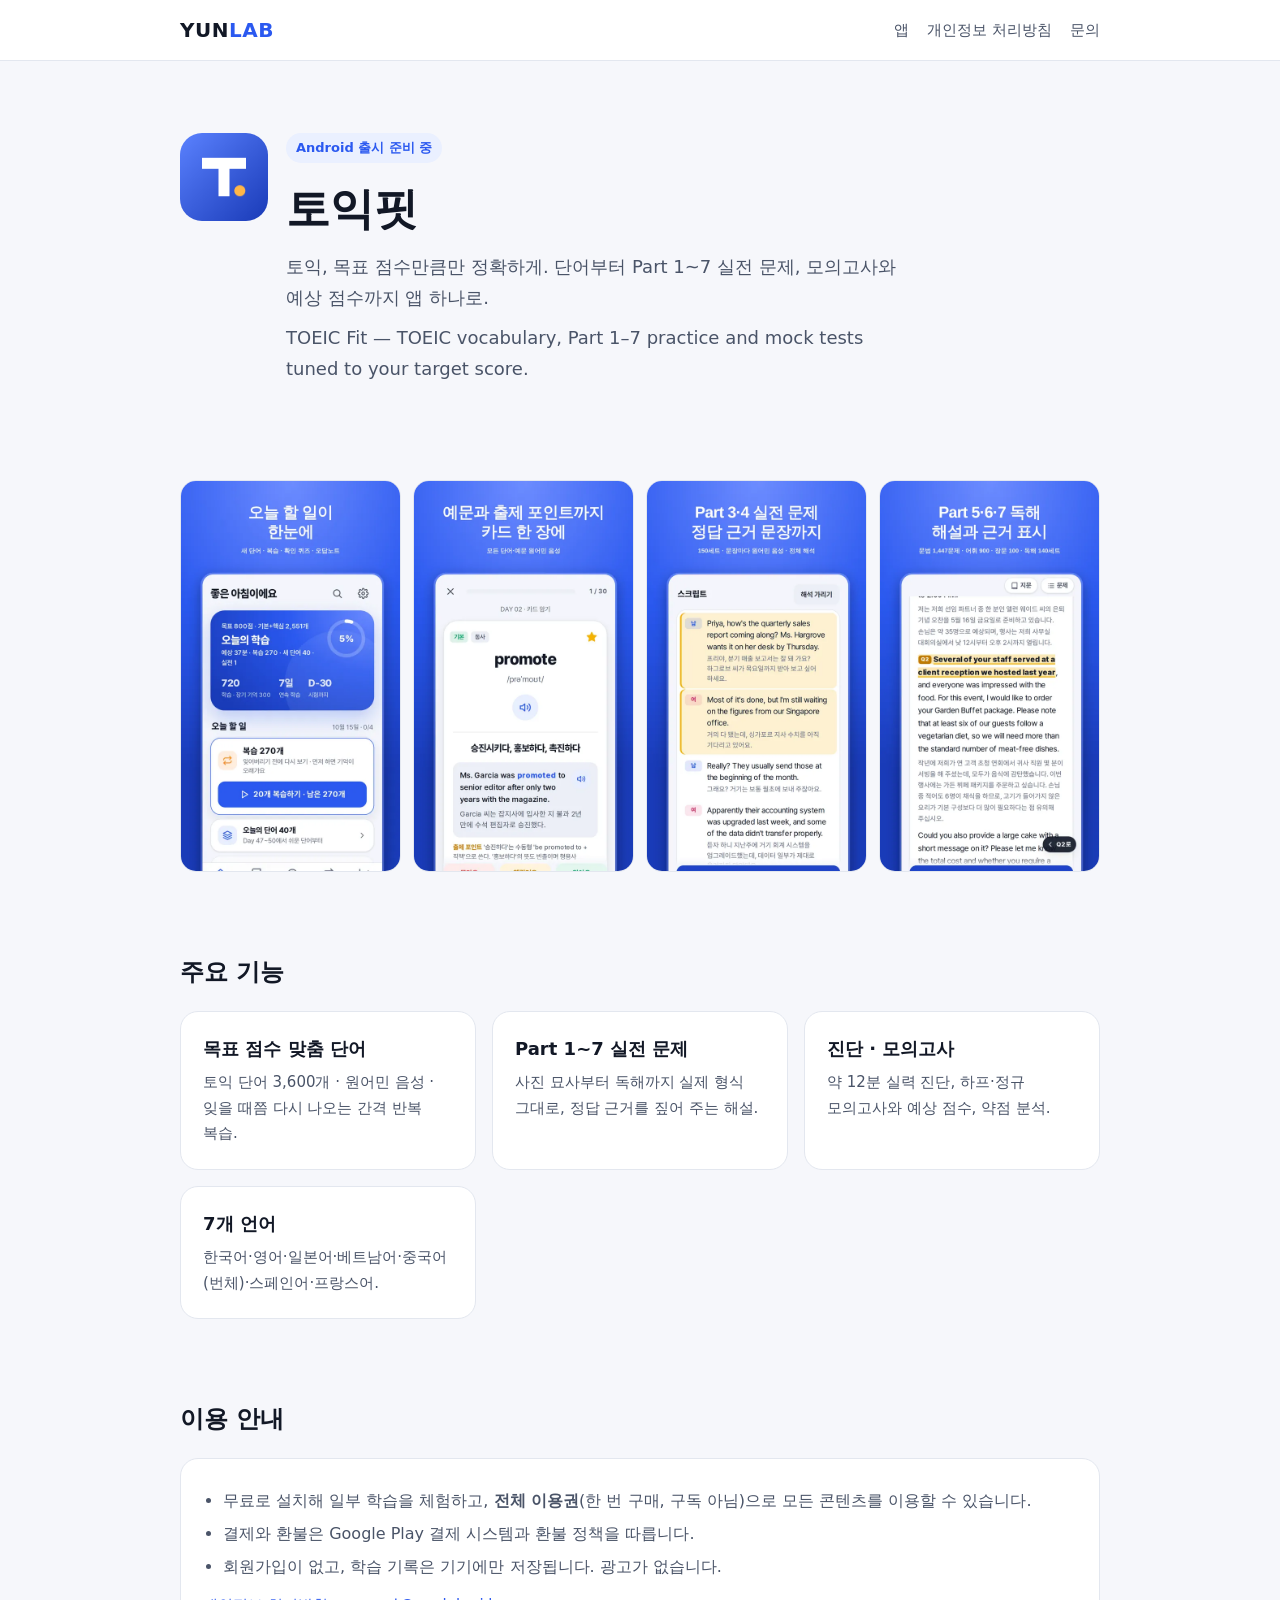
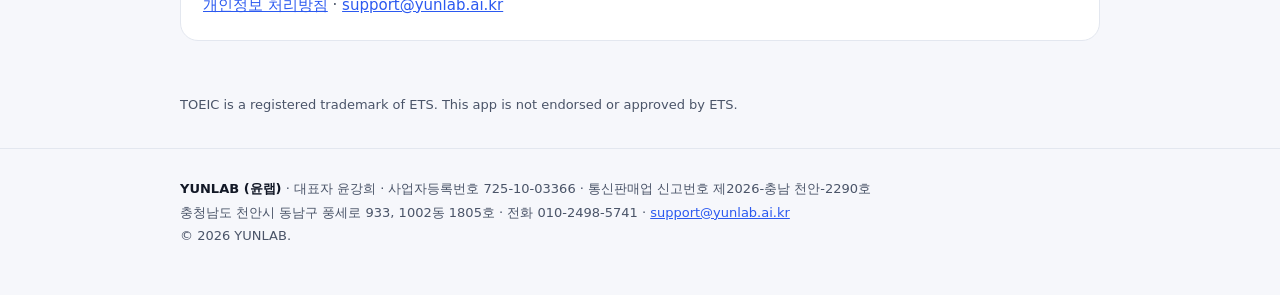
==== toeicfit/index.html @ c088c80a "YUNLAB 회사 홈페이지: 회사 소개·앱 목록·문의·사업자 정보, 토익핏 소개 페이지(화면 4장) Co-Authored-By: Claude Opus 5.5 <noreply@ant" ====
<!doctype html>
<html lang="ko">
<head>
<meta charset="utf-8" />
<meta name="viewport" content="width=device-width, initial-scale=1" />
<title>토익핏 · YUNLAB</title>
<meta name="description" content="목표 점수 맞춤 토익 단어·실전 문제·모의고사 앱, 토익핏." />
<link rel="icon" href="icon.png" />
<link rel="stylesheet" href="../site.css" />
</head>
<body>
<header class="top"><div class="wrap">
  <a class="logo" href="../">YUN<span>LAB</span></a>
  <nav><a href="../#apps">앱</a><a href="../privacy.html">개인정보 처리방침</a><a href="../#contact">문의</a></nav>
</div></header>

<main class="wrap">
  <div class="hero app">
    <img src="icon.png" alt="토익핏 아이콘" style="width:88px;height:88px;border-radius:22px" />
    <div>
      <span class="eyebrow">Android 출시 준비 중</span>
      <h1>토익핏</h1>
      <p>토익, 목표 점수만큼만 정확하게. 단어부터 Part 1~7 실전 문제, 모의고사와 예상 점수까지 앱 하나로.</p>
      <p class="en" style="margin-top:10px">TOEIC Fit — TOEIC vocabulary, Part 1–7 practice and mock tests tuned to your target score.</p>
    </div>
  </div>

  <section>
    <div class="shots">
      <img src="02-home.webp" alt="홈 화면: 오늘 할 일과 진행률" loading="lazy" width="540" height="960" />
      <img src="03-card.webp" alt="단어 카드 학습 화면" loading="lazy" width="540" height="960" />
      <img src="04-p3.webp" alt="Part 3 듣기 문제 화면" loading="lazy" width="540" height="960" />
      <img src="05-p7.webp" alt="Part 7 독해 문제 화면" loading="lazy" width="540" height="960" />
    </div>
  </section>

  <section>
    <h2>주요 기능</h2>
    <div class="grid">
      <div class="card"><h3>목표 점수 맞춤 단어</h3><p>토익 단어 3,600개 · 원어민 음성 · 잊을 때쯤 다시 나오는 간격 반복 복습.</p></div>
      <div class="card"><h3>Part 1~7 실전 문제</h3><p>사진 묘사부터 독해까지 실제 형식 그대로, 정답 근거를 짚어 주는 해설.</p></div>
      <div class="card"><h3>진단 · 모의고사</h3><p>약 12분 실력 진단, 하프·정규 모의고사와 예상 점수, 약점 분석.</p></div>
      <div class="card"><h3>7개 언어</h3><p>한국어·영어·일본어·베트남어·중국어(번체)·스페인어·프랑스어.</p></div>
    </div>
  </section>

  <section>
    <h2>이용 안내</h2>
    <div class="card">
      <ul class="feat">
        <li>무료로 설치해 일부 학습을 체험하고, <b>전체 이용권</b>(한 번 구매, 구독 아님)으로 모든 콘텐츠를 이용할 수 있습니다.</li>
        <li>결제와 환불은 Google Play 결제 시스템과 환불 정책을 따릅니다.</li>
        <li>회원가입이 없고, 학습 기록은 기기에만 저장됩니다. 광고가 없습니다.</li>
      </ul>
      <p style="margin-top:12px"><a href="../privacy.html">개인정보 처리방침</a> · <a href="mailto:support@yunlab.ai.kr">support@yunlab.ai.kr</a></p>
    </div>
  </section>
  <p class="en" style="font-size:13px">TOEIC is a registered trademark of ETS. This app is not endorsed or approved by ETS.</p>
</main>

<footer><div class="wrap">
  <b>YUNLAB (윤랩)</b> · 대표자 윤강희 · 사업자등록번호 725-10-03366 · 통신판매업 신고번호 제2026-충남 천안-2290호<br />
  충청남도 천안시 동남구 풍세로 933, 1002동 1805호 · 전화 010-2498-5741 · <a href="mailto:support@yunlab.ai.kr">support@yunlab.ai.kr</a><br />
  © 2026 YUNLAB.
</div></footer>
</body>
</html>
---- site.css ----
:root {
  --bg: #f6f7fb; --fg: #121826; --muted: #4a5468; --line: #e3e7ef; --card: #ffffff;
  --brand: #2b59f0; --brand-ink: #ffffff; --soft: #eaf0ff; color-scheme: light;
}
@media (prefers-color-scheme: dark) {
  :root { --bg: #0d1117; --fg: #edf1f7; --muted: #aab3c3; --line: #263041; --card: #161b22;
    --brand: #6d8dff; --brand-ink: #0d1117; --soft: #1a2440; color-scheme: dark; }
}
* { box-sizing: border-box; }
body { margin: 0; background: var(--bg); color: var(--fg);
  font: 16px/1.7 -apple-system, "Apple SD Gothic Neo", "Malgun Gothic", "Noto Sans KR", system-ui, sans-serif;
  word-break: keep-all; overflow-wrap: anywhere; }
a { color: var(--brand); }
.wrap { max-width: 960px; margin: 0 auto; padding: 0 20px; }
header.top { border-bottom: 1px solid var(--line); background: var(--card); }
header.top .wrap { display: flex; align-items: center; justify-content: space-between; height: 60px; }
.logo { font-weight: 800; font-size: 20px; letter-spacing: .5px; color: var(--fg); text-decoration: none; }
.logo span { color: var(--brand); }
nav a { margin-left: 18px; color: var(--muted); text-decoration: none; font-size: 15px; }
nav a:hover { color: var(--brand); }
.hero { padding: 72px 0 56px; }
.hero h1 { font-size: clamp(28px, 5vw, 44px); line-height: 1.25; margin: 0 0 16px; }
.hero p { color: var(--muted); font-size: 18px; max-width: 620px; margin: 0; }
.eyebrow { display: inline-block; font-size: 13px; font-weight: 700; color: var(--brand); background: var(--soft);
  padding: 4px 10px; border-radius: 999px; margin-bottom: 18px; }
section { padding: 40px 0; }
section h2 { font-size: 24px; margin: 0 0 18px; }
.grid { display: grid; gap: 16px; grid-template-columns: repeat(auto-fit, minmax(260px, 1fr)); }
.card { background: var(--card); border: 1px solid var(--line); border-radius: 18px; padding: 22px; }
.card h3 { margin: 0 0 6px; font-size: 18px; }
.card p { margin: 0; color: var(--muted); font-size: 15px; }
.app { display: flex; gap: 18px; align-items: flex-start; }
.app img { width: 72px; height: 72px; border-radius: 18px; flex: none; }
.badge { display: inline-block; font-size: 12px; font-weight: 700; padding: 2px 8px; border-radius: 6px;
  background: var(--soft); color: var(--brand); margin-left: 6px; vertical-align: 2px; }
.btn { display: inline-block; margin-top: 12px; padding: 9px 16px; border-radius: 10px; background: var(--brand);
  color: var(--brand-ink); text-decoration: none; font-weight: 700; font-size: 15px; }
.btn.ghost { background: transparent; color: var(--brand); border: 1px solid var(--line); margin-left: 6px; }
.soon { border-style: dashed; display: flex; align-items: center; color: var(--muted); }
.shots { display: grid; gap: 12px; grid-template-columns: repeat(auto-fit, minmax(150px, 1fr)); }
.shots img { width: 100%; height: auto; border-radius: 16px; border: 1px solid var(--line); display: block; }
ul.feat { margin: 0; padding-left: 20px; color: var(--muted); }
ul.feat li { margin: 6px 0; }
footer { border-top: 1px solid var(--line); margin-top: 32px; padding: 28px 0 48px; color: var(--muted); font-size: 13px; line-height: 1.8; }
footer b { color: var(--fg); }
footer .links a { margin-right: 14px; }
.en { color: var(--muted); font-size: 15px; }
@media (max-width: 560px) {
  nav a { margin-left: 12px; font-size: 14px; }
  .hero { padding: 48px 0 36px; }
  .btn.ghost { margin-left: 0; }
}
footer .en { font-size: inherit; }
@media (max-width: 560px) { .hero.app { flex-direction: column; gap: 14px; } }
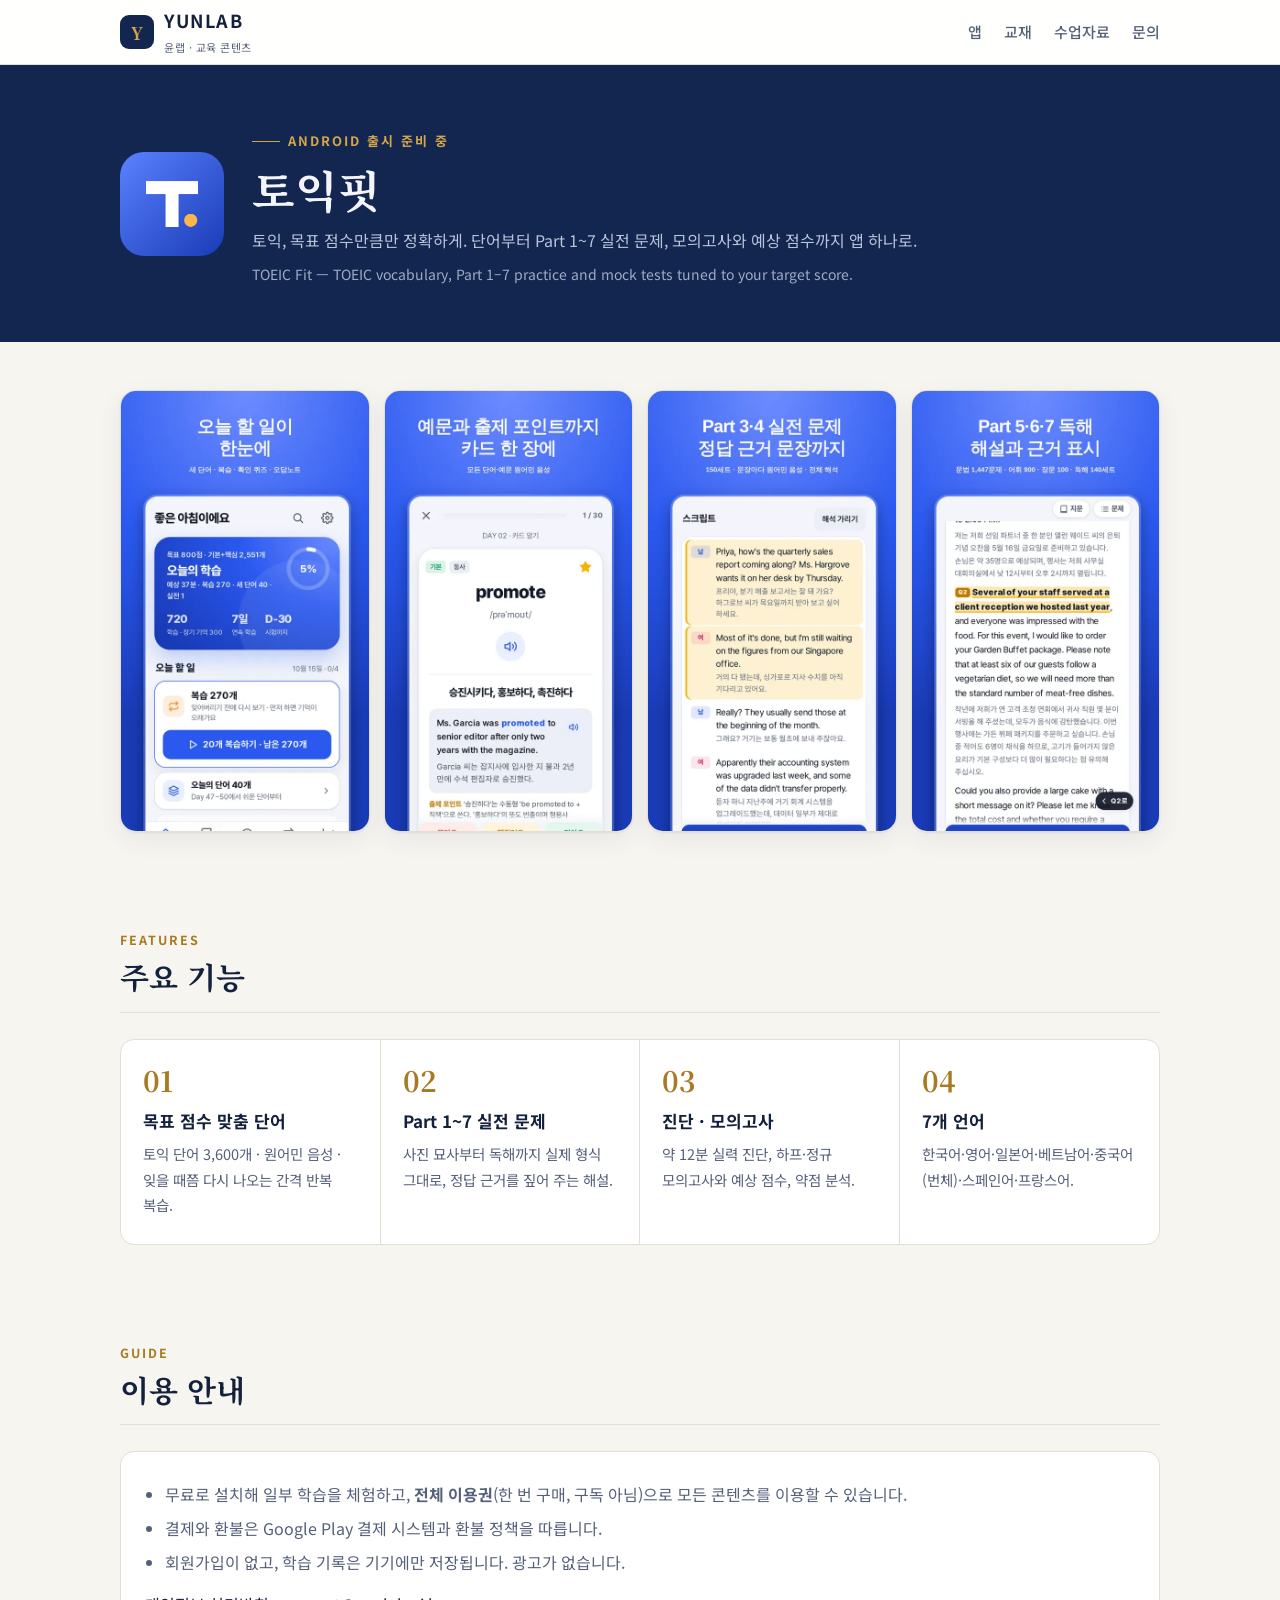
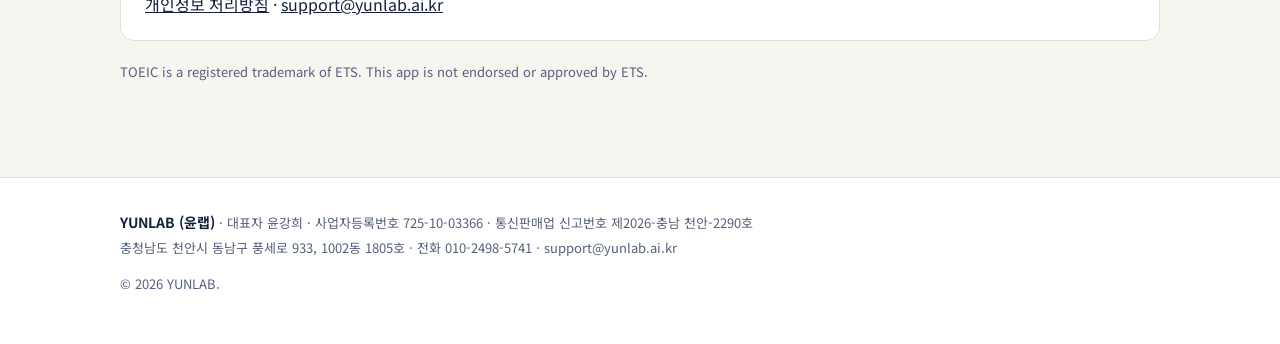
==== commit 6fd10965: "YUNLAB 홈페이지 새 디자인: 신뢰감 있는 교육 회사(남색·금색·명조), 앱·교재·수업자료 3분야와 목록 파일(catalog.js) Co-Authored-By: Claude O" ====
--- a/toeicfit/index.html
+++ b/toeicfit/index.html
@@ -6,26 +6,29 @@
 <title>토익핏 · YUNLAB</title>
 <meta name="description" content="목표 점수 맞춤 토익 단어·실전 문제·모의고사 앱, 토익핏." />
 <link rel="icon" href="icon.png" />
+<link rel="preconnect" href="https://fonts.googleapis.com" />
+<link rel="preconnect" href="https://fonts.gstatic.com" crossorigin />
+<link rel="stylesheet" href="https://fonts.googleapis.com/css2?family=Noto+Sans+KR:wght@400;500;700&family=Noto+Serif+KR:wght@600;700&display=swap" />
 <link rel="stylesheet" href="../site.css" />
 </head>
 <body>
 <header class="top"><div class="wrap">
-  <a class="logo" href="../">YUN<span>LAB</span></a>
-  <nav><a href="../#apps">앱</a><a href="../privacy.html">개인정보 처리방침</a><a href="../#contact">문의</a></nav>
+  <a class="brand" href="../"><span class="mark">Y</span><span><b>YUNLAB</b><small>윤랩 · 교육 콘텐츠</small></span></a>
+  <nav><a href="../#apps">앱</a><a href="../#books">교재</a><a href="../#materials">수업자료</a><a href="../#contact">문의</a></nav>
 </div></header>
 
+<div class="page-hero"><div class="wrap">
+  <img src="icon.png" alt="토익핏 아이콘" width="104" height="104" />
+  <div>
+    <span class="eyebrow">Android 출시 준비 중</span>
+    <h1>토익핏</h1>
+    <p>토익, 목표 점수만큼만 정확하게. 단어부터 Part 1~7 실전 문제, 모의고사와 예상 점수까지 앱 하나로.</p>
+    <p style="margin-top:8px;font-size:14px;opacity:.85">TOEIC Fit — TOEIC vocabulary, Part 1–7 practice and mock tests tuned to your target score.</p>
+  </div>
+</div></div>
+
 <main class="wrap">
-  <div class="hero app">
-    <img src="icon.png" alt="토익핏 아이콘" style="width:88px;height:88px;border-radius:22px" />
-    <div>
-      <span class="eyebrow">Android 출시 준비 중</span>
-      <h1>토익핏</h1>
-      <p>토익, 목표 점수만큼만 정확하게. 단어부터 Part 1~7 실전 문제, 모의고사와 예상 점수까지 앱 하나로.</p>
-      <p class="en" style="margin-top:10px">TOEIC Fit — TOEIC vocabulary, Part 1–7 practice and mock tests tuned to your target score.</p>
-    </div>
-  </div>
-
-  <section>
+  <section class="block" style="padding-top:48px">
     <div class="shots">
       <img src="02-home.webp" alt="홈 화면: 오늘 할 일과 진행률" loading="lazy" width="540" height="960" />
       <img src="03-card.webp" alt="단어 카드 학습 화면" loading="lazy" width="540" height="960" />
@@ -34,34 +37,34 @@
     </div>
   </section>
 
-  <section>
-    <h2>주요 기능</h2>
-    <div class="grid">
-      <div class="card"><h3>목표 점수 맞춤 단어</h3><p>토익 단어 3,600개 · 원어민 음성 · 잊을 때쯤 다시 나오는 간격 반복 복습.</p></div>
-      <div class="card"><h3>Part 1~7 실전 문제</h3><p>사진 묘사부터 독해까지 실제 형식 그대로, 정답 근거를 짚어 주는 해설.</p></div>
-      <div class="card"><h3>진단 · 모의고사</h3><p>약 12분 실력 진단, 하프·정규 모의고사와 예상 점수, 약점 분석.</p></div>
-      <div class="card"><h3>7개 언어</h3><p>한국어·영어·일본어·베트남어·중국어(번체)·스페인어·프랑스어.</p></div>
+  <section class="block">
+    <div class="sec-head"><div><span class="kicker">Features</span><h2>주요 기능</h2></div></div>
+    <div class="values">
+      <div class="value"><b>01</b><h3>목표 점수 맞춤 단어</h3><p>토익 단어 3,600개 · 원어민 음성 · 잊을 때쯤 다시 나오는 간격 반복 복습.</p></div>
+      <div class="value"><b>02</b><h3>Part 1~7 실전 문제</h3><p>사진 묘사부터 독해까지 실제 형식 그대로, 정답 근거를 짚어 주는 해설.</p></div>
+      <div class="value"><b>03</b><h3>진단 · 모의고사</h3><p>약 12분 실력 진단, 하프·정규 모의고사와 예상 점수, 약점 분석.</p></div>
+      <div class="value"><b>04</b><h3>7개 언어</h3><p>한국어·영어·일본어·베트남어·중국어(번체)·스페인어·프랑스어.</p></div>
     </div>
   </section>
 
-  <section>
-    <h2>이용 안내</h2>
-    <div class="card">
-      <ul class="feat">
+  <section class="block">
+    <div class="sec-head"><div><span class="kicker">Guide</span><h2>이용 안내</h2></div></div>
+    <div class="note">
+      <ul>
         <li>무료로 설치해 일부 학습을 체험하고, <b>전체 이용권</b>(한 번 구매, 구독 아님)으로 모든 콘텐츠를 이용할 수 있습니다.</li>
         <li>결제와 환불은 Google Play 결제 시스템과 환불 정책을 따릅니다.</li>
         <li>회원가입이 없고, 학습 기록은 기기에만 저장됩니다. 광고가 없습니다.</li>
       </ul>
-      <p style="margin-top:12px"><a href="../privacy.html">개인정보 처리방침</a> · <a href="mailto:support@yunlab.ai.kr">support@yunlab.ai.kr</a></p>
+      <p style="margin:14px 0 0"><a href="../privacy.html">개인정보 처리방침</a> · <a href="mailto:support@yunlab.ai.kr">support@yunlab.ai.kr</a></p>
     </div>
+    <p class="fine">TOEIC is a registered trademark of ETS. This app is not endorsed or approved by ETS.</p>
   </section>
-  <p class="en" style="font-size:13px">TOEIC is a registered trademark of ETS. This app is not endorsed or approved by ETS.</p>
 </main>
 
 <footer><div class="wrap">
-  <b>YUNLAB (윤랩)</b> · 대표자 윤강희 · 사업자등록번호 725-10-03366 · 통신판매업 신고번호 제2026-충남 천안-2290호<br />
-  충청남도 천안시 동남구 풍세로 933, 1002동 1805호 · 전화 010-2498-5741 · <a href="mailto:support@yunlab.ai.kr">support@yunlab.ai.kr</a><br />
-  © 2026 YUNLAB.
+  <div class="biz"><b>YUNLAB (윤랩)</b> · 대표자 윤강희 · 사업자등록번호 725-10-03366 · 통신판매업 신고번호 제2026-충남 천안-2290호<br />
+  충청남도 천안시 동남구 풍세로 933, 1002동 1805호 · 전화 010-2498-5741 · support@yunlab.ai.kr</div>
+  <div class="copy">© 2026 YUNLAB.</div>
 </div></footer>
 </body>
 </html>
--- a/site.css
+++ b/site.css
@@ -1,54 +1,157 @@
+/* YUNLAB — 신뢰감 있는 교육 회사: 짙은 남색 + 따뜻한 금색, 제목은 명조 */
 :root {
-  --bg: #f6f7fb; --fg: #121826; --muted: #4a5468; --line: #e3e7ef; --card: #ffffff;
-  --brand: #2b59f0; --brand-ink: #ffffff; --soft: #eaf0ff; color-scheme: light;
+  --bg: #f7f5f0; --surface: #ffffff; --ink: #14213d; --muted: #55607a; --line: #e4dfd3;
+  --navy: #12264f; --navy-2: #1d3a73; --on-navy: #f3f5fa; --on-navy-muted: #b9c3d9;
+  --gold: #a87a22; --gold-bright: #d4a64a; --gold-soft: #f3e9d2;
+  --serif: "Noto Serif KR", "Nanum Myeongjo", "AppleMyungjo", serif;
+  --sans: "Noto Sans KR", -apple-system, "Apple SD Gothic Neo", "Malgun Gothic", system-ui, sans-serif;
+  --radius: 14px; --shadow: 0 1px 2px rgba(18,38,79,.06), 0 8px 24px rgba(18,38,79,.07);
+  color-scheme: light;
 }
 @media (prefers-color-scheme: dark) {
-  :root { --bg: #0d1117; --fg: #edf1f7; --muted: #aab3c3; --line: #263041; --card: #161b22;
-    --brand: #6d8dff; --brand-ink: #0d1117; --soft: #1a2440; color-scheme: dark; }
+  :root {
+    --bg: #0c1220; --surface: #131b2e; --ink: #e9edf5; --muted: #a3adc2; --line: #243049;
+    --navy: #0a1630; --navy-2: #12264f; --on-navy: #eef1f8; --on-navy-muted: #9fabc6;
+    --gold: #d9b15c; --gold-bright: #e6c272; --gold-soft: #2a2414;
+    --shadow: 0 1px 2px rgba(0,0,0,.3), 0 8px 24px rgba(0,0,0,.25);
+    color-scheme: dark;
+  }
 }
 * { box-sizing: border-box; }
-body { margin: 0; background: var(--bg); color: var(--fg);
-  font: 16px/1.7 -apple-system, "Apple SD Gothic Neo", "Malgun Gothic", "Noto Sans KR", system-ui, sans-serif;
-  word-break: keep-all; overflow-wrap: anywhere; }
-a { color: var(--brand); }
-.wrap { max-width: 960px; margin: 0 auto; padding: 0 20px; }
-header.top { border-bottom: 1px solid var(--line); background: var(--card); }
-header.top .wrap { display: flex; align-items: center; justify-content: space-between; height: 60px; }
-.logo { font-weight: 800; font-size: 20px; letter-spacing: .5px; color: var(--fg); text-decoration: none; }
-.logo span { color: var(--brand); }
-nav a { margin-left: 18px; color: var(--muted); text-decoration: none; font-size: 15px; }
-nav a:hover { color: var(--brand); }
-.hero { padding: 72px 0 56px; }
-.hero h1 { font-size: clamp(28px, 5vw, 44px); line-height: 1.25; margin: 0 0 16px; }
-.hero p { color: var(--muted); font-size: 18px; max-width: 620px; margin: 0; }
-.eyebrow { display: inline-block; font-size: 13px; font-weight: 700; color: var(--brand); background: var(--soft);
-  padding: 4px 10px; border-radius: 999px; margin-bottom: 18px; }
-section { padding: 40px 0; }
-section h2 { font-size: 24px; margin: 0 0 18px; }
-.grid { display: grid; gap: 16px; grid-template-columns: repeat(auto-fit, minmax(260px, 1fr)); }
-.card { background: var(--card); border: 1px solid var(--line); border-radius: 18px; padding: 22px; }
-.card h3 { margin: 0 0 6px; font-size: 18px; }
-.card p { margin: 0; color: var(--muted); font-size: 15px; }
-.app { display: flex; gap: 18px; align-items: flex-start; }
-.app img { width: 72px; height: 72px; border-radius: 18px; flex: none; }
-.badge { display: inline-block; font-size: 12px; font-weight: 700; padding: 2px 8px; border-radius: 6px;
-  background: var(--soft); color: var(--brand); margin-left: 6px; vertical-align: 2px; }
-.btn { display: inline-block; margin-top: 12px; padding: 9px 16px; border-radius: 10px; background: var(--brand);
-  color: var(--brand-ink); text-decoration: none; font-weight: 700; font-size: 15px; }
-.btn.ghost { background: transparent; color: var(--brand); border: 1px solid var(--line); margin-left: 6px; }
-.soon { border-style: dashed; display: flex; align-items: center; color: var(--muted); }
-.shots { display: grid; gap: 12px; grid-template-columns: repeat(auto-fit, minmax(150px, 1fr)); }
-.shots img { width: 100%; height: auto; border-radius: 16px; border: 1px solid var(--line); display: block; }
-ul.feat { margin: 0; padding-left: 20px; color: var(--muted); }
-ul.feat li { margin: 6px 0; }
-footer { border-top: 1px solid var(--line); margin-top: 32px; padding: 28px 0 48px; color: var(--muted); font-size: 13px; line-height: 1.8; }
-footer b { color: var(--fg); }
-footer .links a { margin-right: 14px; }
-.en { color: var(--muted); font-size: 15px; }
+html { scroll-behavior: smooth; }
+body { margin: 0; background: var(--bg); color: var(--ink); font: 16px/1.75 var(--sans);
+  word-break: keep-all; overflow-wrap: anywhere; -webkit-font-smoothing: antialiased; }
+a { color: inherit; }
+img { max-width: 100%; display: block; }
+.wrap { max-width: 1080px; margin: 0 auto; padding: 0 20px; }
+.serif { font-family: var(--serif); }
+
+/* 머리말 */
+.top { position: sticky; top: 0; z-index: 10; background: color-mix(in srgb, var(--surface) 92%, transparent);
+  backdrop-filter: saturate(1.4) blur(8px); border-bottom: 1px solid var(--line); }
+.top .wrap { display: flex; align-items: center; justify-content: space-between; height: 64px; gap: 16px; }
+.brand { display: flex; align-items: center; gap: 10px; text-decoration: none; }
+.mark { width: 34px; height: 34px; border-radius: 9px; background: var(--navy); color: var(--gold-bright);
+  display: grid; place-items: center; font: 700 17px/1 var(--serif); }
+.brand b { font: 700 18px/1 var(--sans); letter-spacing: 1.5px; color: var(--ink); }
+.brand small { display: block; font-size: 11px; color: var(--muted); letter-spacing: .5px; margin-top: 3px; }
+.top nav { display: flex; gap: 22px; }
+.top nav a { text-decoration: none; color: var(--muted); font-size: 15px; font-weight: 500; }
+.top nav a:hover { color: var(--ink); }
+
+/* 첫 화면 */
+.hero { background: var(--navy); color: var(--on-navy); position: relative; overflow: hidden; }
+.hero::before { content: ""; position: absolute; inset: 0; opacity: .5; pointer-events: none;
+  background-image: linear-gradient(rgba(255,255,255,.05) 1px, transparent 1px), linear-gradient(90deg, rgba(255,255,255,.05) 1px, transparent 1px);
+  background-size: 44px 44px; mask-image: radial-gradient(ellipse at 75% 30%, #000 10%, transparent 70%); }
+.hero .wrap { position: relative; padding-top: 88px; padding-bottom: 128px; }
+.eyebrow { display: inline-flex; align-items: center; gap: 8px; color: var(--gold-bright); font-size: 13px;
+  font-weight: 700; letter-spacing: 2px; text-transform: uppercase; }
+.eyebrow::before { content: ""; width: 28px; height: 1px; background: currentColor; }
+.hero h1 { font: 700 clamp(32px, 5.4vw, 54px)/1.28 var(--serif); margin: 18px 0 20px; letter-spacing: -.5px; }
+.hero h1 em { font-style: normal; color: var(--gold-bright); }
+.hero p.lead { color: var(--on-navy-muted); font-size: 18px; max-width: 600px; margin: 0; }
+.hero p.en { color: var(--on-navy-muted); opacity: .8; font-size: 14px; margin-top: 14px; max-width: 600px; }
+
+/* 세 분야 */
+.pillars { position: relative; margin-top: -76px; display: grid; gap: 16px; grid-template-columns: repeat(3, 1fr); }
+.pillar { background: var(--surface); border: 1px solid var(--line); border-radius: var(--radius); box-shadow: var(--shadow);
+  padding: 24px 24px 22px; text-decoration: none; display: block; transition: transform .15s, border-color .15s; }
+.pillar:hover { transform: translateY(-2px); border-color: var(--gold); }
+.pillar .num { font: 700 13px/1 var(--serif); color: var(--gold); letter-spacing: 1px; }
+.pillar h3 { font: 700 21px/1.3 var(--serif); margin: 10px 0 6px; }
+.pillar p { margin: 0; color: var(--muted); font-size: 14.5px; }
+.pillar .go { display: inline-block; margin-top: 12px; font-size: 14px; font-weight: 700; color: var(--gold); }
+
+/* 섹션 */
+section.block { padding: 84px 0 8px; scroll-margin-top: 64px; }
+.sec-head { display: flex; align-items: flex-end; justify-content: space-between; gap: 16px; margin-bottom: 26px;
+  border-bottom: 1px solid var(--line); padding-bottom: 16px; }
+.sec-head h2 { font: 700 30px/1.25 var(--serif); margin: 6px 0 0; }
+.sec-head p { margin: 0; color: var(--muted); font-size: 15px; max-width: 460px; }
+.kicker { font-size: 12.5px; font-weight: 700; letter-spacing: 2px; color: var(--gold); text-transform: uppercase; }
+
+.grid { display: grid; gap: 18px; grid-template-columns: repeat(auto-fill, minmax(300px, 1fr)); }
+.item { background: var(--surface); border: 1px solid var(--line); border-radius: var(--radius); padding: 22px;
+  display: flex; gap: 18px; align-items: flex-start; }
+.item .thumb { width: 72px; height: 72px; border-radius: 16px; flex: none; object-fit: cover; }
+.item .cover { width: 64px; height: 84px; flex: none; border-radius: 4px 8px 8px 4px; background: var(--navy);
+  color: var(--gold-bright); display: grid; place-items: center; font: 700 15px/1.2 var(--serif); text-align: center;
+  padding: 6px; box-shadow: inset 5px 0 0 rgba(255,255,255,.12); }
+.item h3 { margin: 0; font-size: 18px; font-weight: 700; }
+.item .sub { font-size: 13px; color: var(--gold); font-weight: 700; margin: 2px 0 6px; }
+.item p { margin: 0; color: var(--muted); font-size: 14.5px; }
+.status { display: inline-block; font-size: 12px; font-weight: 700; padding: 2px 9px; border-radius: 999px; margin-left: 6px;
+  vertical-align: 2px; background: var(--gold-soft); color: var(--gold); white-space: nowrap; }
+.status.on { background: color-mix(in srgb, #2f8f5b 14%, transparent); color: #2f8f5b; }
+.item .links { margin-top: 12px; display: flex; flex-wrap: wrap; gap: 8px; }
+.btn { display: inline-block; padding: 8px 15px; border-radius: 9px; background: var(--navy); color: var(--on-navy);
+  text-decoration: none; font-weight: 700; font-size: 14px; border: 1px solid var(--navy); }
+.btn.line { background: transparent; color: var(--ink); border-color: var(--line); }
+.btn:hover { filter: brightness(1.12); }
+.item.soon { border-style: dashed; background: transparent; }
+.item.soon h3 { color: var(--muted); }
+
+/* 원칙 */
+.values { display: grid; gap: 0; grid-template-columns: repeat(4, 1fr); border: 1px solid var(--line); border-radius: var(--radius);
+  background: var(--surface); overflow: hidden; }
+.value { padding: 26px 22px; border-right: 1px solid var(--line); }
+.value:last-child { border-right: 0; }
+.value b { font: 700 28px/1 var(--serif); color: var(--gold); display: block; margin-bottom: 12px; }
+.value h3 { margin: 0 0 6px; font-size: 17px; }
+.value p { margin: 0; color: var(--muted); font-size: 14.5px; }
+
+/* 문의 */
+.contact { margin-top: 84px; background: var(--navy); color: var(--on-navy); border-radius: 18px; padding: 40px;
+  display: flex; align-items: center; justify-content: space-between; gap: 24px; flex-wrap: wrap; }
+.contact h2 { font: 700 26px/1.3 var(--serif); margin: 0 0 6px; }
+.contact p { margin: 0; color: var(--on-navy-muted); }
+.contact .btn { background: var(--gold-bright); color: #1a1405; border-color: var(--gold-bright); font-size: 15px; padding: 12px 20px; }
+
+/* 꼬리말 */
+footer { margin-top: 72px; border-top: 1px solid var(--line); background: var(--surface); }
+footer .wrap { padding-top: 32px; padding-bottom: 48px; color: var(--muted); font-size: 13px; line-height: 1.85; }
+footer .biz b { color: var(--ink); font-size: 14px; }
+footer .links { margin-top: 10px; display: flex; flex-wrap: wrap; gap: 16px; }
+footer .links a { color: var(--ink); text-decoration: underline; text-underline-offset: 3px; }
+footer .copy { margin-top: 12px; }
+
+/* 앱 소개 페이지 */
+.page-hero { background: var(--navy); color: var(--on-navy); }
+.page-hero .wrap { padding-top: 56px; padding-bottom: 56px; display: flex; gap: 28px; align-items: center; }
+.page-hero img { width: 104px; height: 104px; border-radius: 24px; flex: none; }
+.page-hero h1 { font: 700 clamp(30px, 5vw, 44px)/1.2 var(--serif); margin: 10px 0 10px; }
+.page-hero p { margin: 0; color: var(--on-navy-muted); }
+.shots { display: grid; gap: 14px; grid-template-columns: repeat(4, 1fr); }
+.shots img { width: 100%; height: auto; border-radius: 16px; border: 1px solid var(--line); box-shadow: var(--shadow); }
+.note { background: var(--surface); border: 1px solid var(--line); border-radius: var(--radius); padding: 22px 24px; }
+.note ul { margin: 0; padding-left: 20px; color: var(--muted); }
+.note li { margin: 6px 0; }
+.fine { color: var(--muted); font-size: 13px; margin-top: 20px; }
+
+@media (max-width: 860px) {
+  .pillars { grid-template-columns: 1fr; }
+  .values { grid-template-columns: 1fr 1fr; }
+  .value:nth-child(2) { border-right: 0; }
+  .value:nth-child(-n+2) { border-bottom: 1px solid var(--line); }
+  .shots { grid-template-columns: 1fr 1fr; }
+}
 @media (max-width: 560px) {
-  nav a { margin-left: 12px; font-size: 14px; }
-  .hero { padding: 48px 0 36px; }
-  .btn.ghost { margin-left: 0; }
+  .top nav { gap: 14px; }
+  .top nav a { font-size: 14px; }
+  .top nav a.hide-s { display: none; }
+  .brand small { display: none; }
+  .hero .wrap { padding-top: 56px; padding-bottom: 108px; }
+  .sec-head { flex-direction: column; align-items: flex-start; }
+  .grid { grid-template-columns: 1fr; }
+  .values { grid-template-columns: 1fr; }
+  .value { border-right: 0; border-bottom: 1px solid var(--line); }
+  .value:last-child { border-bottom: 0; }
+  .contact { padding: 28px 22px; }
+  .page-hero .wrap { flex-direction: column; align-items: flex-start; }
 }
-footer .en { font-size: inherit; }
-@media (max-width: 560px) { .hero.app { flex-direction: column; gap: 14px; } }
+@media (prefers-color-scheme: dark) {
+  .btn { background: var(--gold-bright); border-color: var(--gold-bright); color: #1a1405; }
+  .btn.line { background: transparent; color: var(--ink); border-color: var(--line); }
+  .item .cover, .mark { box-shadow: inset 0 0 0 1px rgba(255,255,255,.14); }
+}
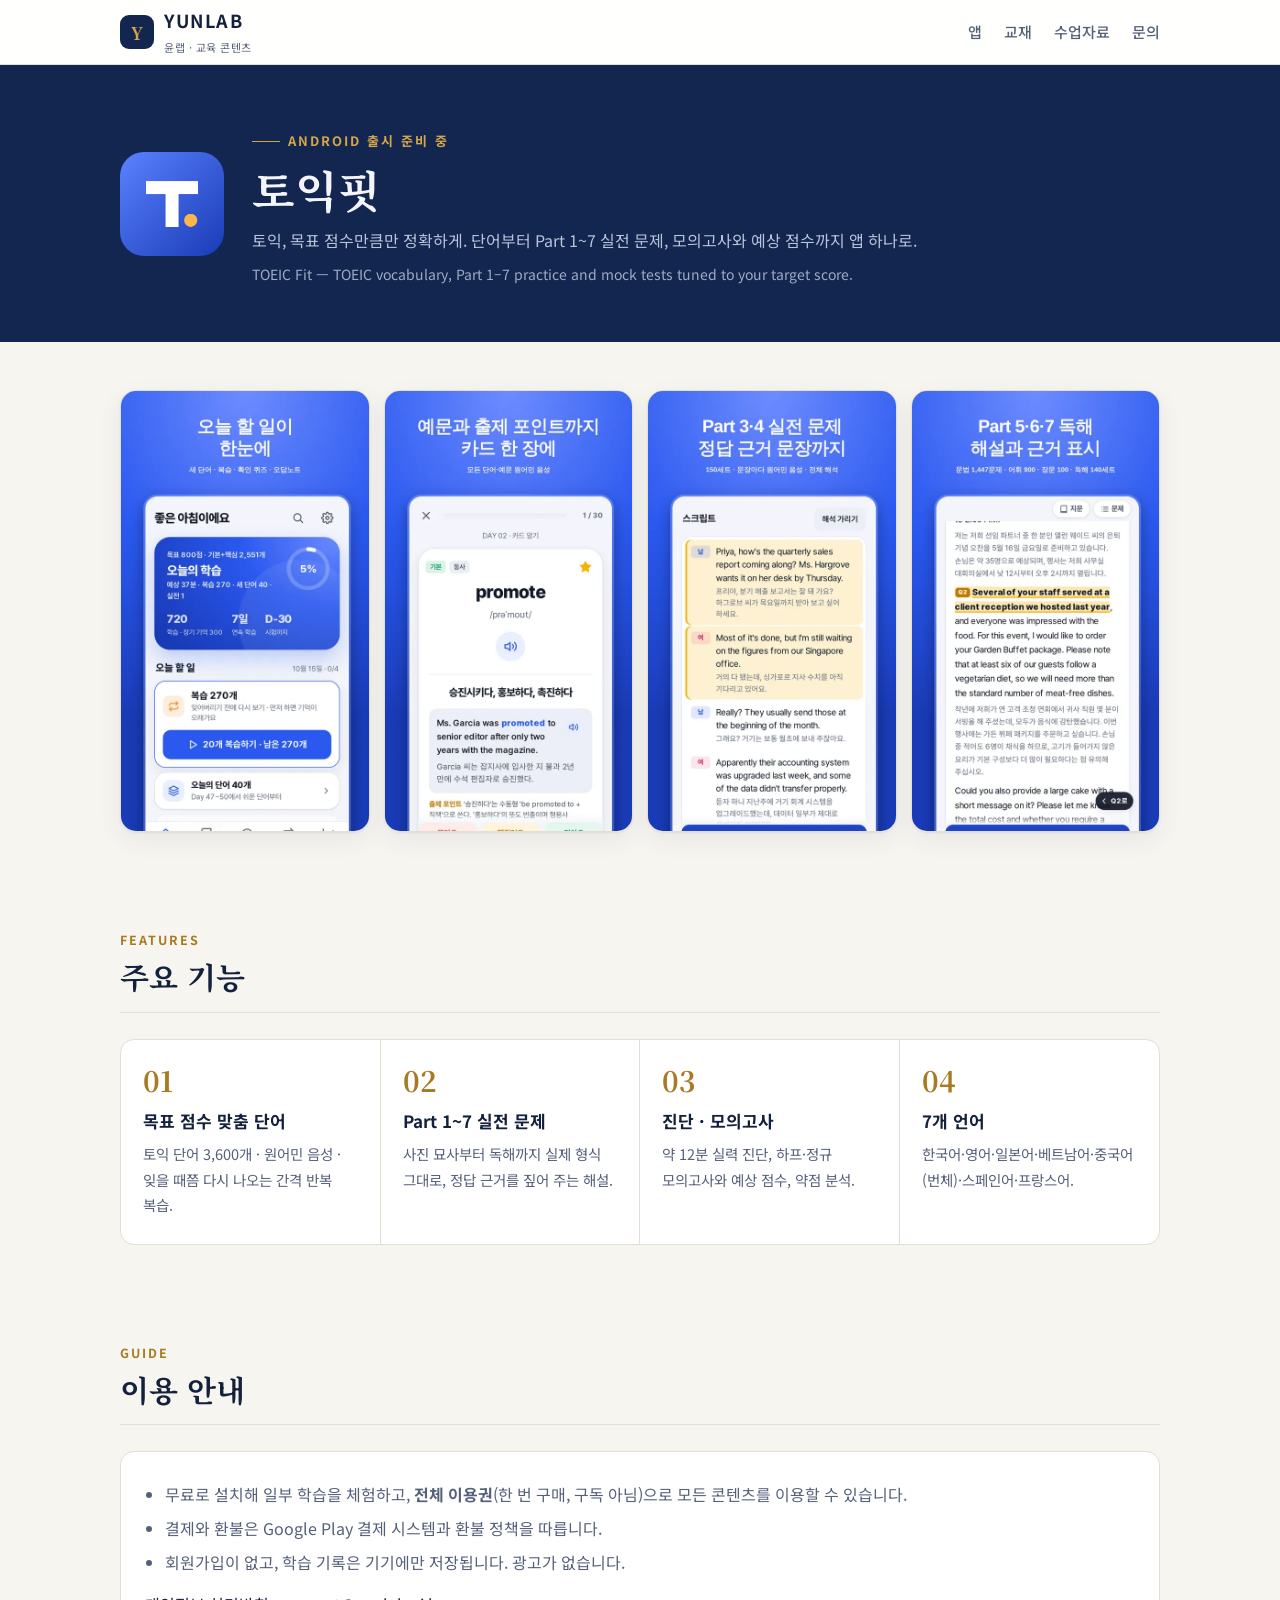
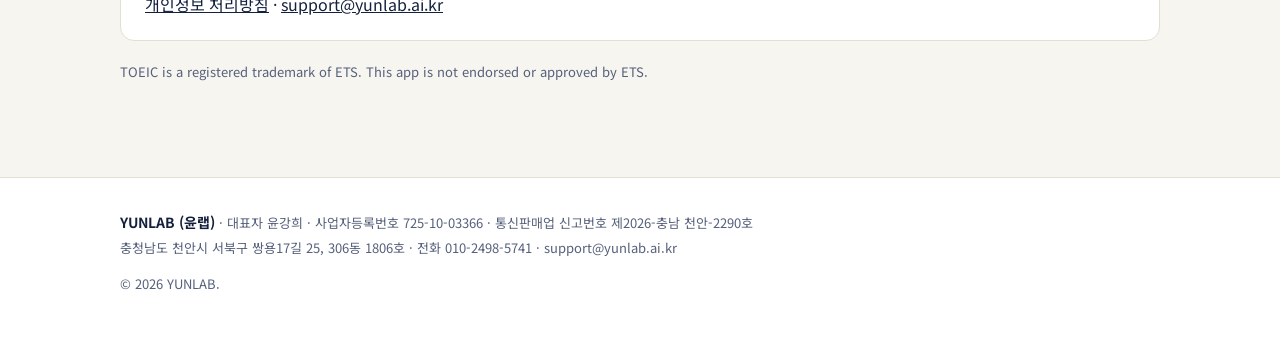
==== commit 303c44c8: "사업자 주소 변경: 천안시 서북구 쌍용17길 25, 306동 1806호 (31173) Co-Authored-By: Claude Opus 5.5 <noreply@anthropic.c" ====
--- a/toeicfit/index.html
+++ b/toeicfit/index.html
@@ -63,7 +63,7 @@
 
 <footer><div class="wrap">
   <div class="biz"><b>YUNLAB (윤랩)</b> · 대표자 윤강희 · 사업자등록번호 725-10-03366 · 통신판매업 신고번호 제2026-충남 천안-2290호<br />
-  충청남도 천안시 동남구 풍세로 933, 1002동 1805호 · 전화 010-2498-5741 · support@yunlab.ai.kr</div>
+  충청남도 천안시 서북구 쌍용17길 25, 306동 1806호 · 전화 010-2498-5741 · support@yunlab.ai.kr</div>
   <div class="copy">© 2026 YUNLAB.</div>
 </div></footer>
 </body>
--- a/site.css
+++ b/site.css
@@ -75,8 +75,8 @@
 .item { background: var(--surface); border: 1px solid var(--line); border-radius: var(--radius); padding: 22px;
   display: flex; gap: 18px; align-items: flex-start; }
 .item .thumb { width: 72px; height: 72px; border-radius: 16px; flex: none; object-fit: cover; }
-.item .cover { width: 64px; height: 84px; flex: none; border-radius: 4px 8px 8px 4px; background: var(--navy);
-  color: var(--gold-bright); display: grid; place-items: center; font: 700 15px/1.2 var(--serif); text-align: center;
+.cover { width: 64px; height: 84px; flex: none; border-radius: 4px 8px 8px 4px; background: var(--navy);
+  color: var(--gold-bright); display: grid; place-items: center; font: 700 13px/1.3 var(--serif); text-align: center; word-break: keep-all;
   padding: 6px; box-shadow: inset 5px 0 0 rgba(255,255,255,.12); }
 .item h3 { margin: 0; font-size: 18px; font-weight: 700; }
 .item .sub { font-size: 13px; color: var(--gold); font-weight: 700; margin: 2px 0 6px; }
@@ -155,3 +155,29 @@
   .btn.line { background: transparent; color: var(--ink); border-color: var(--line); }
   .item .cover, .mark { box-shadow: inset 0 0 0 1px rgba(255,255,255,.14); }
 }
+
+/* 교재 상세: 표지 · 탭 · 수업자료 목록 */
+img.cover { object-fit: cover; padding: 0; }
+.cover.big { width: 120px; height: 160px; font-size: 22px; border-radius: 6px 12px 12px 6px; flex: none; }
+.btn.gold { background: var(--gold-bright); border-color: var(--gold-bright); color: #1a1405; }
+.tabs { display: flex; gap: 6px; border-bottom: 1px solid var(--line); margin-top: 28px; }
+.tabs button { font: 700 16px/1 var(--sans); color: var(--muted); background: none; border: 0; padding: 14px 18px;
+  border-bottom: 3px solid transparent; margin-bottom: -1px; cursor: pointer; }
+.tabs button small { font-size: 12px; color: var(--gold); margin-left: 2px; }
+.tabs button[aria-selected="true"] { color: var(--ink); border-bottom-color: var(--gold); }
+.tab-panel { padding: 28px 0 8px; }
+.tab-panel > p { color: var(--muted); max-width: 720px; margin: 0 0 14px; }
+table.info { border-collapse: collapse; margin-top: 18px; background: var(--surface); border: 1px solid var(--line); border-radius: var(--radius); overflow: hidden; }
+table.info th, table.info td { text-align: left; padding: 10px 18px; border-bottom: 1px solid var(--line); font-size: 15px; }
+table.info th { color: var(--muted); font-weight: 500; width: 120px; }
+ul.mats { list-style: none; margin: 0; padding: 0; display: grid; gap: 12px; }
+.mat { background: var(--surface); border: 1px solid var(--line); border-radius: var(--radius); padding: 18px 20px;
+  display: flex; align-items: center; justify-content: space-between; gap: 16px; }
+.mat b { font-size: 16px; }
+.mat .type { font-size: 12px; font-weight: 700; color: var(--gold); margin-left: 8px; }
+.mat p { margin: 4px 0 0; color: var(--muted); font-size: 14px; }
+.mat .btn { flex: none; }
+.empty { padding: 80px 20px; }
+@media (max-width: 560px) { .mat { flex-direction: column; align-items: flex-start; } }
+
+.page-hero .cover.big { background: var(--gold-bright); color: var(--navy); box-shadow: inset 8px 0 0 rgba(0,0,0,.12), 0 10px 30px rgba(0,0,0,.25); }
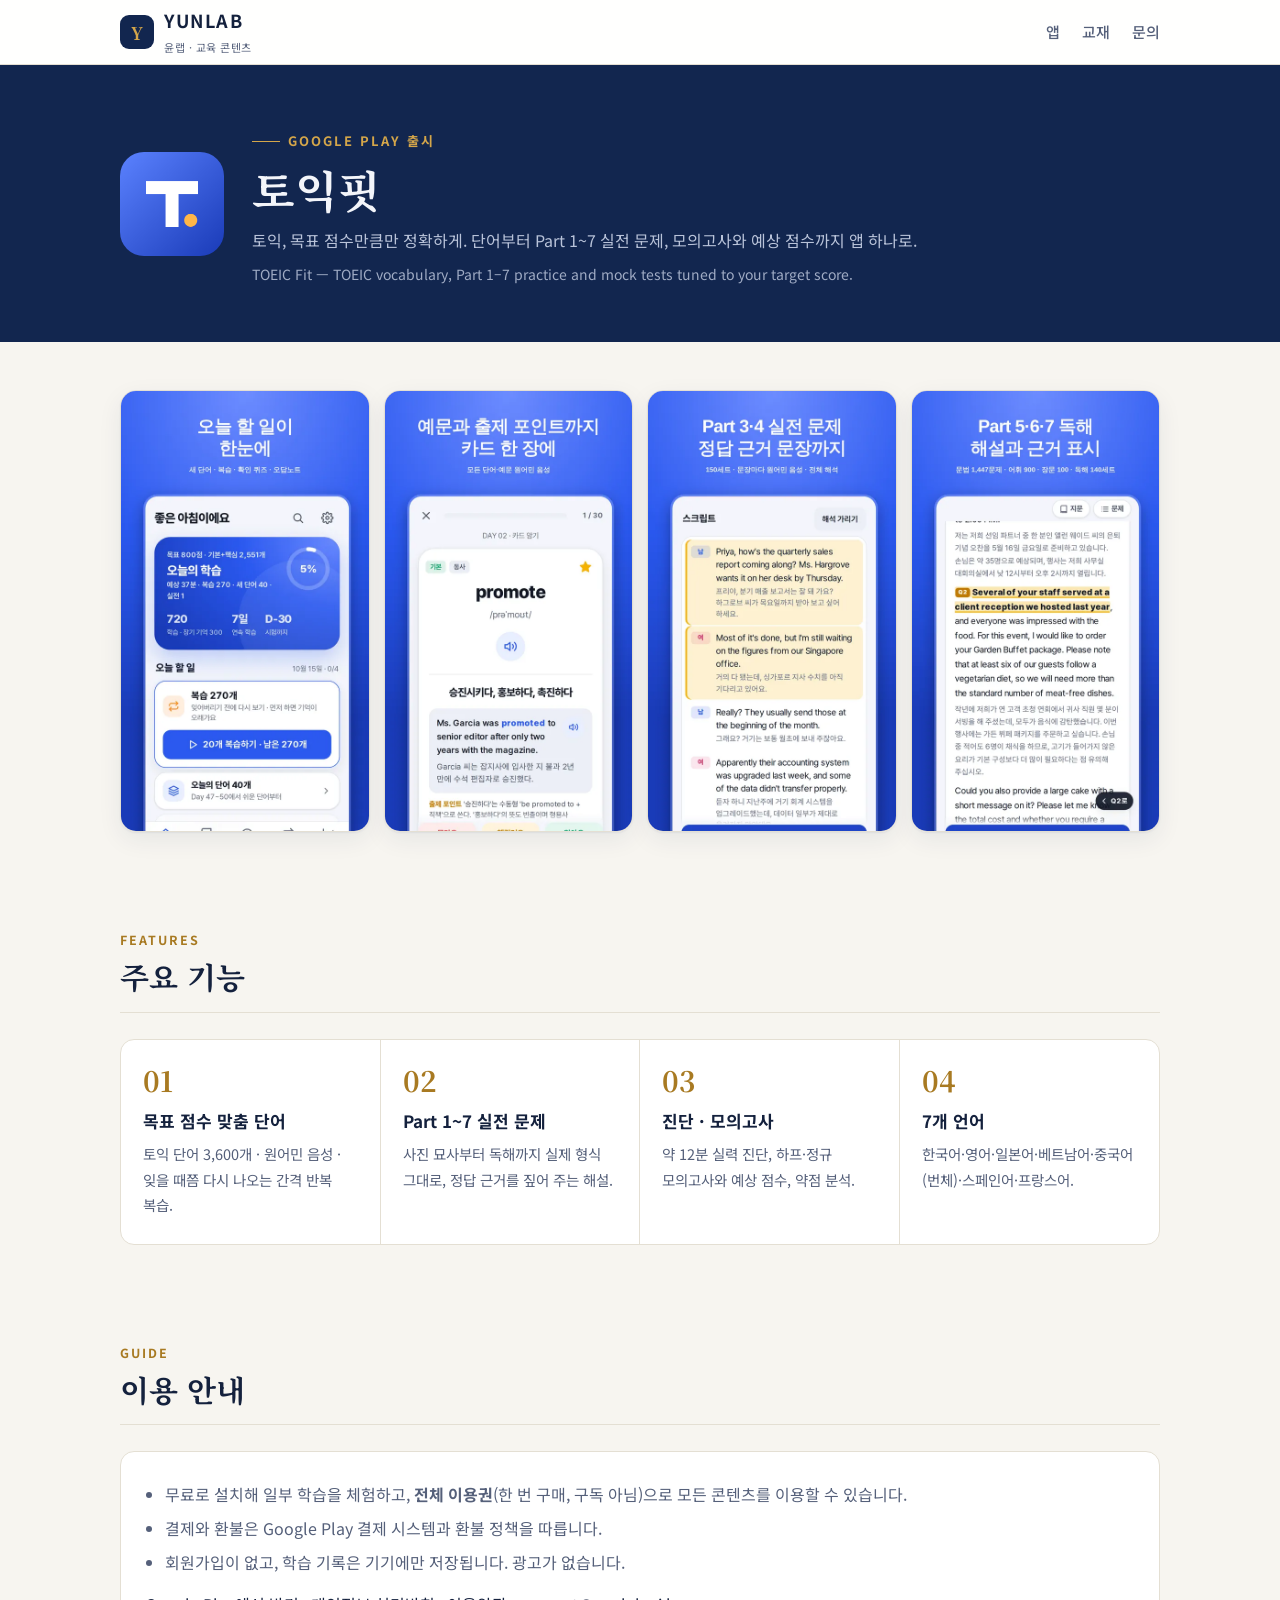
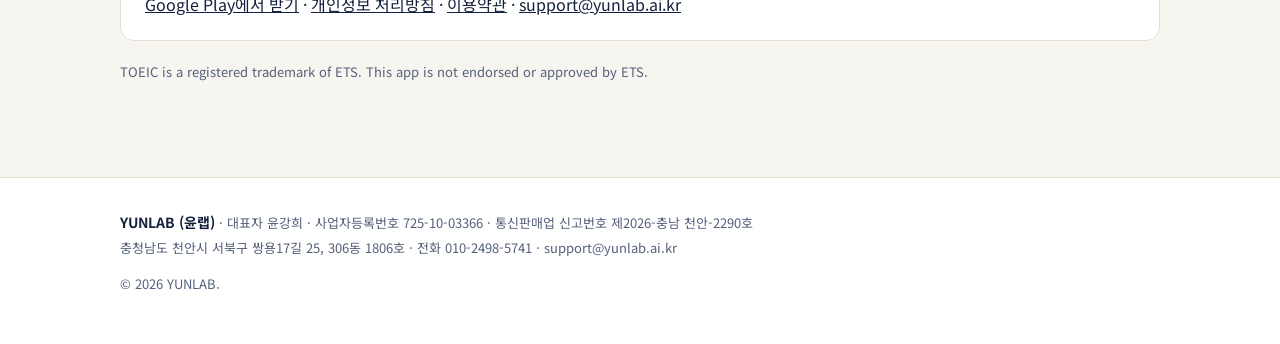
==== commit aea024e2: "토익핏 이용약관 페이지 추가, 출시 상태와 Google Play 링크 반영 Co-Authored-By: Claude Opus 5.5 <noreply@anthropic.com> Cl" ====
--- a/toeicfit/index.html
+++ b/toeicfit/index.html
@@ -14,13 +14,13 @@
 <body>
 <header class="top"><div class="wrap">
   <a class="brand" href="../"><span class="mark">Y</span><span><b>YUNLAB</b><small>윤랩 · 교육 콘텐츠</small></span></a>
-  <nav><a href="../#apps">앱</a><a href="../#books">교재</a><a href="../#materials">수업자료</a><a href="../#contact">문의</a></nav>
+  <nav><a href="../#apps">앱</a><a href="../#books">교재</a><a href="../#contact">문의</a></nav>
 </div></header>
 
 <div class="page-hero"><div class="wrap">
   <img src="icon.png" alt="토익핏 아이콘" width="104" height="104" />
   <div>
-    <span class="eyebrow">Android 출시 준비 중</span>
+    <span class="eyebrow">Google Play 출시</span>
     <h1>토익핏</h1>
     <p>토익, 목표 점수만큼만 정확하게. 단어부터 Part 1~7 실전 문제, 모의고사와 예상 점수까지 앱 하나로.</p>
     <p style="margin-top:8px;font-size:14px;opacity:.85">TOEIC Fit — TOEIC vocabulary, Part 1–7 practice and mock tests tuned to your target score.</p>
@@ -55,7 +55,7 @@
         <li>결제와 환불은 Google Play 결제 시스템과 환불 정책을 따릅니다.</li>
         <li>회원가입이 없고, 학습 기록은 기기에만 저장됩니다. 광고가 없습니다.</li>
       </ul>
-      <p style="margin:14px 0 0"><a href="../privacy.html">개인정보 처리방침</a> · <a href="mailto:support@yunlab.ai.kr">support@yunlab.ai.kr</a></p>
+      <p style="margin:14px 0 0"><a href="https://play.google.com/store/apps/details?id=com.toeicfit.app">Google Play에서 받기</a> · <a href="../privacy.html">개인정보 처리방침</a> · <a href="terms.html">이용약관</a> · <a href="mailto:support@yunlab.ai.kr">support@yunlab.ai.kr</a></p>
     </div>
     <p class="fine">TOEIC is a registered trademark of ETS. This app is not endorsed or approved by ETS.</p>
   </section>
